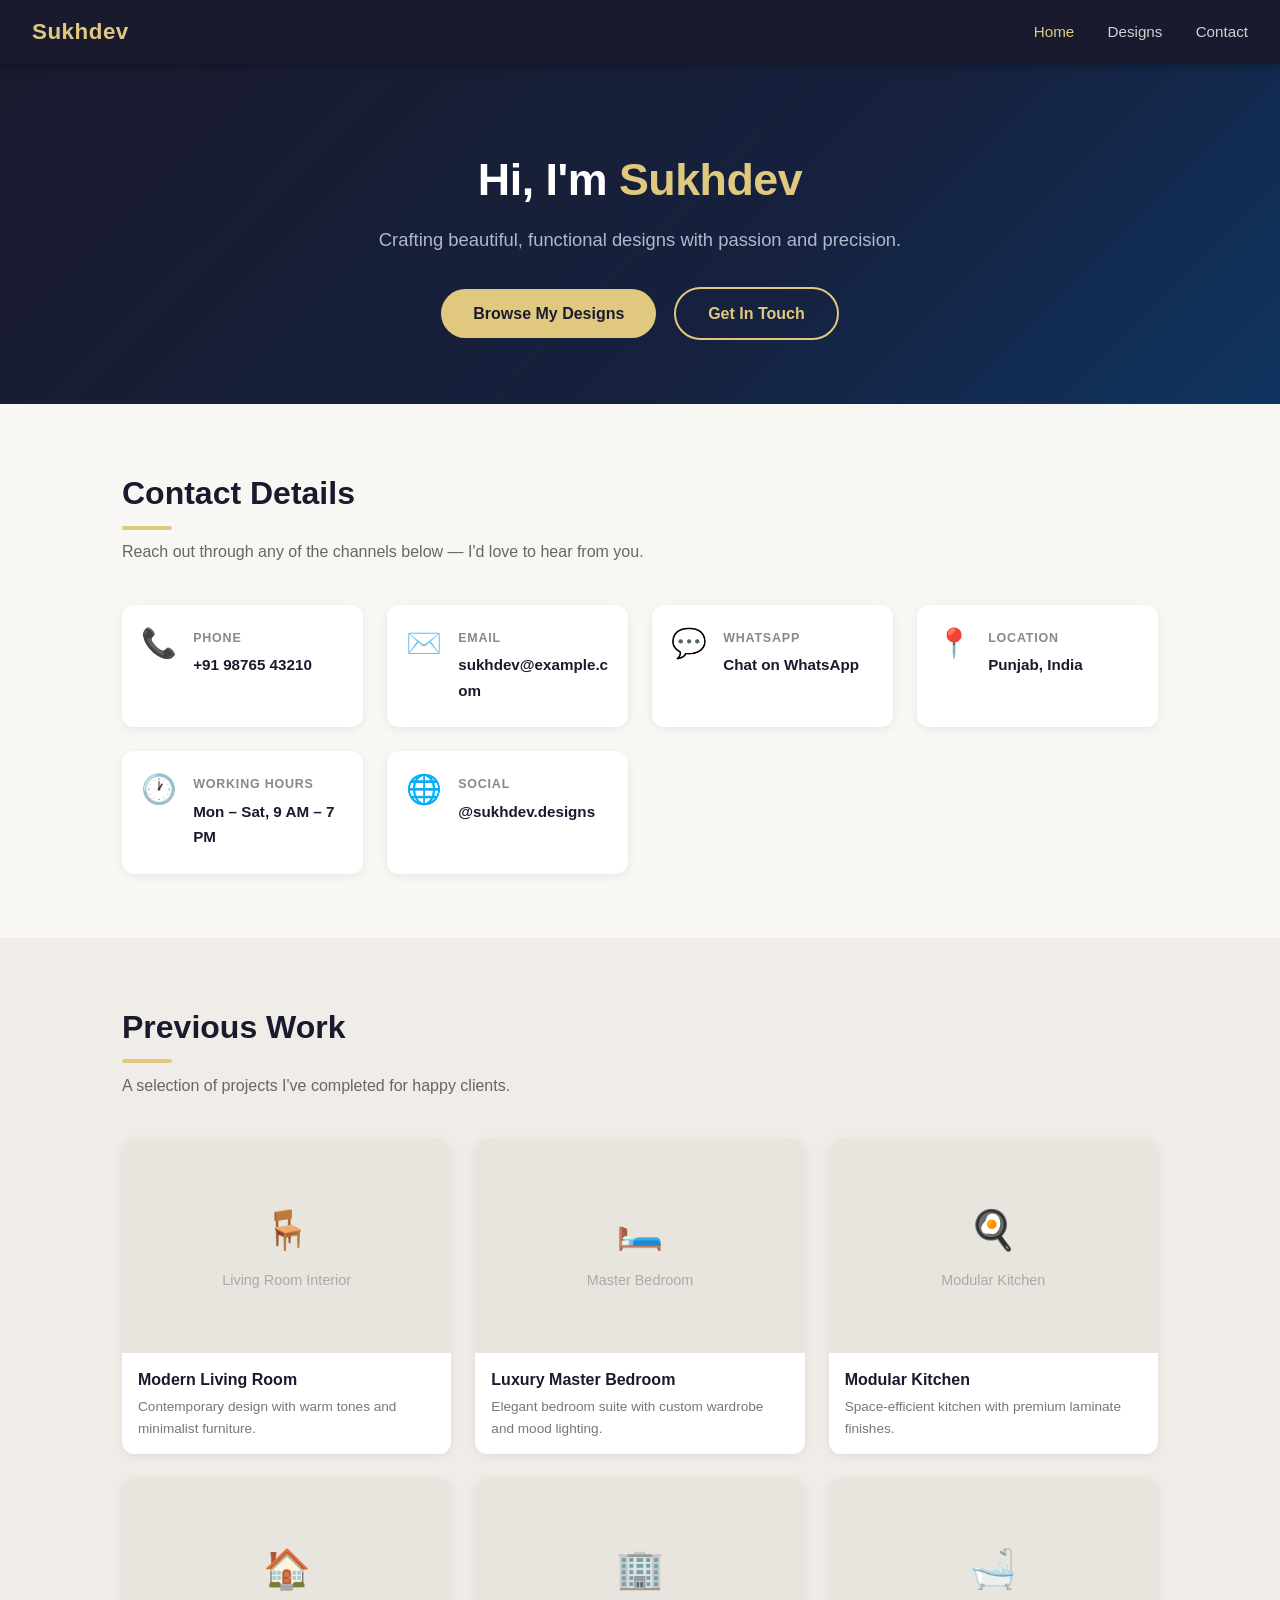
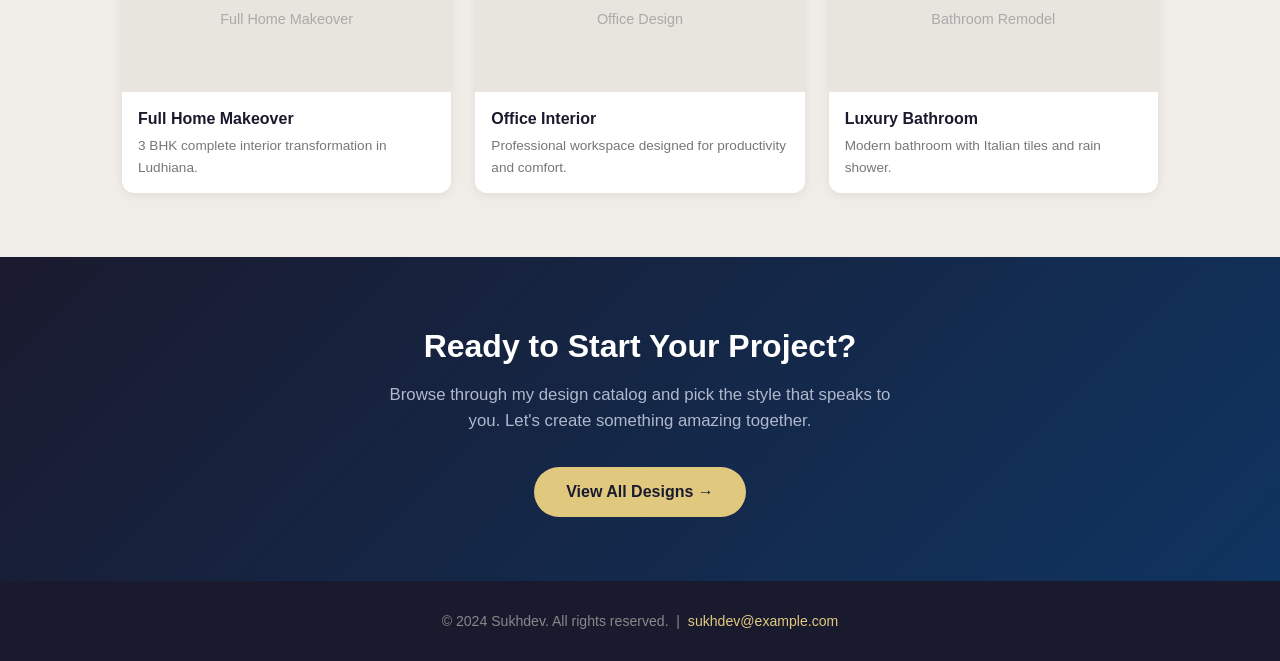
==== index.html @ f1145659 "Add static website: home page with contact details & gallery, designs catalog page" ====
<!DOCTYPE html>
<html lang="en">
<head>
  <meta charset="UTF-8" />
  <meta name="viewport" content="width=device-width, initial-scale=1.0" />
  <meta name="description" content="Sukhdev – Professional Design Portfolio. Contact details and previous work gallery." />
  <title>Sukhdev | Portfolio &amp; Contact</title>
  <link rel="stylesheet" href="css/style.css" />
</head>
<body>

  <!-- ===== Header ===== -->
  <header>
    <span class="logo">Sukhdev</span>
    <nav>
      <a href="index.html" class="active">Home</a>
      <a href="designs.html">Designs</a>
      <a href="#contact">Contact</a>
    </nav>
  </header>

  <!-- ===== Hero ===== -->
  <div class="hero">
    <h1>Hi, I'm <span>Sukhdev</span></h1>
    <p class="tagline">Crafting beautiful, functional designs with passion and precision.</p>
    <a href="designs.html" class="btn btn-primary">Browse My Designs</a>
    &nbsp;&nbsp;
    <a href="#contact" class="btn btn-outline">Get In Touch</a>
  </div>

  <!-- ===== Contact Section ===== -->
  <section id="contact">
    <h2>Contact Details</h2>
    <p class="section-sub">Reach out through any of the channels below — I'd love to hear from you.</p>

    <div class="contact-grid">
      <div class="contact-card">
        <div class="icon">📞</div>
        <div class="info">
          <strong>Phone</strong>
          <a href="tel:+919876543210">+91 98765 43210</a>
        </div>
      </div>

      <div class="contact-card">
        <div class="icon">✉️</div>
        <div class="info">
          <strong>Email</strong>
          <a href="mailto:sukhdev@example.com">sukhdev@example.com</a>
        </div>
      </div>

      <div class="contact-card">
        <div class="icon">💬</div>
        <div class="info">
          <strong>WhatsApp</strong>
          <a href="https://wa.me/919876543210" target="_blank" rel="noopener noreferrer">Chat on WhatsApp</a>
        </div>
      </div>

      <div class="contact-card">
        <div class="icon">📍</div>
        <div class="info">
          <strong>Location</strong>
          <span>Punjab, India</span>
        </div>
      </div>

      <div class="contact-card">
        <div class="icon">🕐</div>
        <div class="info">
          <strong>Working Hours</strong>
          <span>Mon – Sat, 9 AM – 7 PM</span>
        </div>
      </div>

      <div class="contact-card">
        <div class="icon">🌐</div>
        <div class="info">
          <strong>Social</strong>
          <a href="https://instagram.com/" target="_blank" rel="noopener noreferrer">@sukhdev.designs</a>
        </div>
      </div>
    </div>
  </section>

  <!-- ===== Previous Work Gallery ===== -->
  <section id="work" style="background:#f0ede8; max-width:100%; padding-left:0; padding-right:0;">
    <div style="max-width:1100px; margin:0 auto; padding:0 2rem;">
      <h2>Previous Work</h2>
      <p class="section-sub">A selection of projects I've completed for happy clients.</p>

      <div class="gallery-grid">

        <div class="gallery-item">
          <div class="img-wrap">
            <div class="img-placeholder">
              <span class="ph-icon">🪑</span>
              <span>Living Room Interior</span>
            </div>
          </div>
          <div class="caption">
            <h3>Modern Living Room</h3>
            <p>Contemporary design with warm tones and minimalist furniture.</p>
          </div>
        </div>

        <div class="gallery-item">
          <div class="img-wrap">
            <div class="img-placeholder">
              <span class="ph-icon">🛏️</span>
              <span>Master Bedroom</span>
            </div>
          </div>
          <div class="caption">
            <h3>Luxury Master Bedroom</h3>
            <p>Elegant bedroom suite with custom wardrobe and mood lighting.</p>
          </div>
        </div>

        <div class="gallery-item">
          <div class="img-wrap">
            <div class="img-placeholder">
              <span class="ph-icon">🍳</span>
              <span>Modular Kitchen</span>
            </div>
          </div>
          <div class="caption">
            <h3>Modular Kitchen</h3>
            <p>Space-efficient kitchen with premium laminate finishes.</p>
          </div>
        </div>

        <div class="gallery-item">
          <div class="img-wrap">
            <div class="img-placeholder">
              <span class="ph-icon">🏠</span>
              <span>Full Home Makeover</span>
            </div>
          </div>
          <div class="caption">
            <h3>Full Home Makeover</h3>
            <p>3 BHK complete interior transformation in Ludhiana.</p>
          </div>
        </div>

        <div class="gallery-item">
          <div class="img-wrap">
            <div class="img-placeholder">
              <span class="ph-icon">🏢</span>
              <span>Office Design</span>
            </div>
          </div>
          <div class="caption">
            <h3>Office Interior</h3>
            <p>Professional workspace designed for productivity and comfort.</p>
          </div>
        </div>

        <div class="gallery-item">
          <div class="img-wrap">
            <div class="img-placeholder">
              <span class="ph-icon">🛁</span>
              <span>Bathroom Remodel</span>
            </div>
          </div>
          <div class="caption">
            <h3>Luxury Bathroom</h3>
            <p>Modern bathroom with Italian tiles and rain shower.</p>
          </div>
        </div>

      </div>
    </div>
  </section>

  <!-- ===== CTA Banner ===== -->
  <div class="cta-banner">
    <h2>Ready to Start Your Project?</h2>
    <p>Browse through my design catalog and pick the style that speaks to you. Let's create something amazing together.</p>
    <a href="designs.html" class="btn btn-primary">View All Designs →</a>
  </div>

  <!-- ===== Footer ===== -->
  <footer>
    <p>&copy; 2024 Sukhdev. All rights reserved. &nbsp;|&nbsp;
      <a href="mailto:sukhdev@example.com">sukhdev@example.com</a>
    </p>
  </footer>

</body>
</html>
---- css/style.css ----
/* ===== Reset & Base ===== */
*, *::before, *::after {
  box-sizing: border-box;
  margin: 0;
  padding: 0;
}

html {
  scroll-behavior: smooth;
}

body {
  font-family: 'Segoe UI', Tahoma, Geneva, Verdana, sans-serif;
  color: #2d2d2d;
  background: #f9f7f4;
  line-height: 1.6;
}

a {
  color: inherit;
  text-decoration: none;
}

img {
  display: block;
  max-width: 100%;
}

/* ===== Header / Nav ===== */
header {
  background: #1a1a2e;
  color: #fff;
  padding: 0 2rem;
  position: sticky;
  top: 0;
  z-index: 100;
  display: flex;
  align-items: center;
  justify-content: space-between;
  height: 64px;
  box-shadow: 0 2px 8px rgba(0, 0, 0, 0.3);
}

header .logo {
  font-size: 1.4rem;
  font-weight: 700;
  letter-spacing: 0.5px;
  color: #e0c97f;
}

header nav a {
  margin-left: 1.8rem;
  font-size: 0.95rem;
  font-weight: 500;
  color: #d0d0d0;
  transition: color 0.2s;
}

header nav a:hover,
header nav a.active {
  color: #e0c97f;
}

/* ===== Hero Section ===== */
.hero {
  background: linear-gradient(135deg, #1a1a2e 0%, #16213e 60%, #0f3460 100%);
  color: #fff;
  text-align: center;
  padding: 5rem 2rem 4rem;
}

.hero h1 {
  font-size: 2.8rem;
  font-weight: 800;
  margin-bottom: 0.6rem;
  letter-spacing: -0.5px;
}

.hero h1 span {
  color: #e0c97f;
}

.hero p.tagline {
  font-size: 1.15rem;
  color: #b0b8cc;
  max-width: 540px;
  margin: 0 auto 2rem;
}

.btn {
  display: inline-block;
  padding: 0.75rem 2rem;
  border-radius: 30px;
  font-size: 1rem;
  font-weight: 600;
  cursor: pointer;
  transition: transform 0.15s, box-shadow 0.15s;
}

.btn:hover {
  transform: translateY(-2px);
  box-shadow: 0 6px 18px rgba(0, 0, 0, 0.25);
}

.btn-primary {
  background: #e0c97f;
  color: #1a1a2e;
}

.btn-outline {
  background: transparent;
  color: #e0c97f;
  border: 2px solid #e0c97f;
}

/* ===== Section Common ===== */
section {
  padding: 4rem 2rem;
  max-width: 1100px;
  margin: 0 auto;
}

section h2 {
  font-size: 2rem;
  font-weight: 700;
  margin-bottom: 0.4rem;
  color: #1a1a2e;
}

section h2::after {
  content: '';
  display: block;
  width: 50px;
  height: 4px;
  background: #e0c97f;
  margin-top: 0.4rem;
  border-radius: 2px;
}

section .section-sub {
  color: #666;
  margin-bottom: 2.5rem;
  margin-top: 0.6rem;
  font-size: 1rem;
}

/* ===== Contact Section ===== */
.contact-grid {
  display: grid;
  grid-template-columns: repeat(auto-fit, minmax(220px, 1fr));
  gap: 1.5rem;
}

.contact-card {
  background: #fff;
  border-radius: 12px;
  padding: 1.5rem 1.2rem;
  display: flex;
  align-items: flex-start;
  gap: 1rem;
  box-shadow: 0 2px 10px rgba(0, 0, 0, 0.07);
  transition: transform 0.2s, box-shadow 0.2s;
}

.contact-card:hover {
  transform: translateY(-3px);
  box-shadow: 0 6px 18px rgba(0, 0, 0, 0.12);
}

.contact-card .icon {
  font-size: 1.8rem;
  flex-shrink: 0;
  line-height: 1;
}

.contact-card .info {
  min-width: 0;
}

.contact-card .info strong {
  display: block;
  font-size: 0.78rem;
  text-transform: uppercase;
  letter-spacing: 0.8px;
  color: #888;
  margin-bottom: 0.2rem;
}

.contact-card .info a,
.contact-card .info span {
  font-size: 0.95rem;
  font-weight: 600;
  color: #1a1a2e;
  word-break: break-all;
}

.contact-card .info a:hover {
  color: #0f3460;
  text-decoration: underline;
}

/* ===== Work Gallery ===== */
.gallery-grid {
  display: grid;
  grid-template-columns: repeat(auto-fill, minmax(280px, 1fr));
  gap: 1.5rem;
}

.gallery-item {
  background: #fff;
  border-radius: 12px;
  overflow: hidden;
  box-shadow: 0 2px 10px rgba(0, 0, 0, 0.07);
  transition: transform 0.2s, box-shadow 0.2s;
}

.gallery-item:hover {
  transform: translateY(-4px);
  box-shadow: 0 8px 24px rgba(0, 0, 0, 0.13);
}

.gallery-item .img-wrap {
  position: relative;
  padding-top: 65%;
  background: #e8e4de;
  overflow: hidden;
}

.gallery-item .img-wrap img {
  position: absolute;
  inset: 0;
  width: 100%;
  height: 100%;
  object-fit: cover;
  transition: transform 0.3s;
}

.gallery-item:hover .img-wrap img {
  transform: scale(1.05);
}

.gallery-item .img-placeholder {
  position: absolute;
  inset: 0;
  display: flex;
  flex-direction: column;
  align-items: center;
  justify-content: center;
  color: #aaa;
  font-size: 0.9rem;
  gap: 0.5rem;
}

.gallery-item .img-placeholder .ph-icon {
  font-size: 2.4rem;
}

.gallery-item .caption {
  padding: 0.9rem 1rem;
}

.gallery-item .caption h3 {
  font-size: 1rem;
  font-weight: 600;
  color: #1a1a2e;
  margin-bottom: 0.2rem;
}

.gallery-item .caption p {
  font-size: 0.85rem;
  color: #777;
}

/* ===== CTA Banner ===== */
.cta-banner {
  background: linear-gradient(135deg, #1a1a2e, #0f3460);
  color: #fff;
  text-align: center;
  padding: 4rem 2rem;
}

.cta-banner h2 {
  font-size: 2rem;
  margin-bottom: 0.6rem;
  color: #fff;
}

.cta-banner h2::after {
  margin: 0.4rem auto 0;
}

.cta-banner p {
  font-size: 1.05rem;
  color: #b0b8cc;
  margin-bottom: 2rem;
  max-width: 520px;
  margin-left: auto;
  margin-right: auto;
}

/* ===== Designs Page ===== */
.page-hero {
  background: linear-gradient(135deg, #1a1a2e 0%, #0f3460 100%);
  color: #fff;
  text-align: center;
  padding: 4rem 2rem 3rem;
}

.page-hero h1 {
  font-size: 2.4rem;
  font-weight: 800;
  margin-bottom: 0.5rem;
}

.page-hero p {
  font-size: 1.05rem;
  color: #b0b8cc;
  max-width: 520px;
  margin: 0 auto;
}

.designs-grid {
  display: grid;
  grid-template-columns: repeat(auto-fill, minmax(300px, 1fr));
  gap: 2rem;
}

.design-card {
  background: #fff;
  border-radius: 14px;
  overflow: hidden;
  box-shadow: 0 2px 10px rgba(0, 0, 0, 0.07);
  transition: transform 0.2s, box-shadow 0.2s;
  display: flex;
  flex-direction: column;
}

.design-card:hover {
  transform: translateY(-5px);
  box-shadow: 0 10px 28px rgba(0, 0, 0, 0.13);
}

.design-card .img-wrap {
  position: relative;
  padding-top: 62%;
  background: #e8e4de;
  overflow: hidden;
}

.design-card .img-wrap img {
  position: absolute;
  inset: 0;
  width: 100%;
  height: 100%;
  object-fit: cover;
  transition: transform 0.3s;
}

.design-card:hover .img-wrap img {
  transform: scale(1.06);
}

.design-card .img-placeholder {
  position: absolute;
  inset: 0;
  display: flex;
  flex-direction: column;
  align-items: center;
  justify-content: center;
  color: #aaa;
  font-size: 0.9rem;
  gap: 0.5rem;
}

.design-card .img-placeholder .ph-icon {
  font-size: 2.6rem;
}

.design-card .card-body {
  padding: 1.2rem;
  flex: 1;
  display: flex;
  flex-direction: column;
  gap: 0.4rem;
}

.design-card .card-body h3 {
  font-size: 1.05rem;
  font-weight: 700;
  color: #1a1a2e;
}

.design-card .card-body .tag {
  display: inline-block;
  font-size: 0.72rem;
  font-weight: 600;
  text-transform: uppercase;
  letter-spacing: 0.7px;
  padding: 0.2rem 0.55rem;
  border-radius: 20px;
  background: #eee8d8;
  color: #7a6630;
  margin-bottom: 0.2rem;
}

.design-card .card-body p {
  font-size: 0.88rem;
  color: #666;
  flex: 1;
}

.design-card .card-actions {
  padding: 0 1.2rem 1.2rem;
}

.design-card .card-actions a {
  display: block;
  text-align: center;
  padding: 0.6rem 1rem;
  background: #1a1a2e;
  color: #e0c97f;
  border-radius: 8px;
  font-size: 0.9rem;
  font-weight: 600;
  transition: background 0.2s;
}

.design-card .card-actions a:hover {
  background: #0f3460;
}

/* ===== Footer ===== */
footer {
  background: #1a1a2e;
  color: #888;
  text-align: center;
  padding: 1.8rem 2rem;
  font-size: 0.88rem;
}

footer a {
  color: #e0c97f;
}

footer a:hover {
  text-decoration: underline;
}

/* ===== Responsive ===== */
@media (max-width: 600px) {
  .hero h1 { font-size: 2rem; }
  section h2 { font-size: 1.6rem; }
  header .logo { font-size: 1.1rem; }
  header nav a { margin-left: 1rem; font-size: 0.85rem; }
}
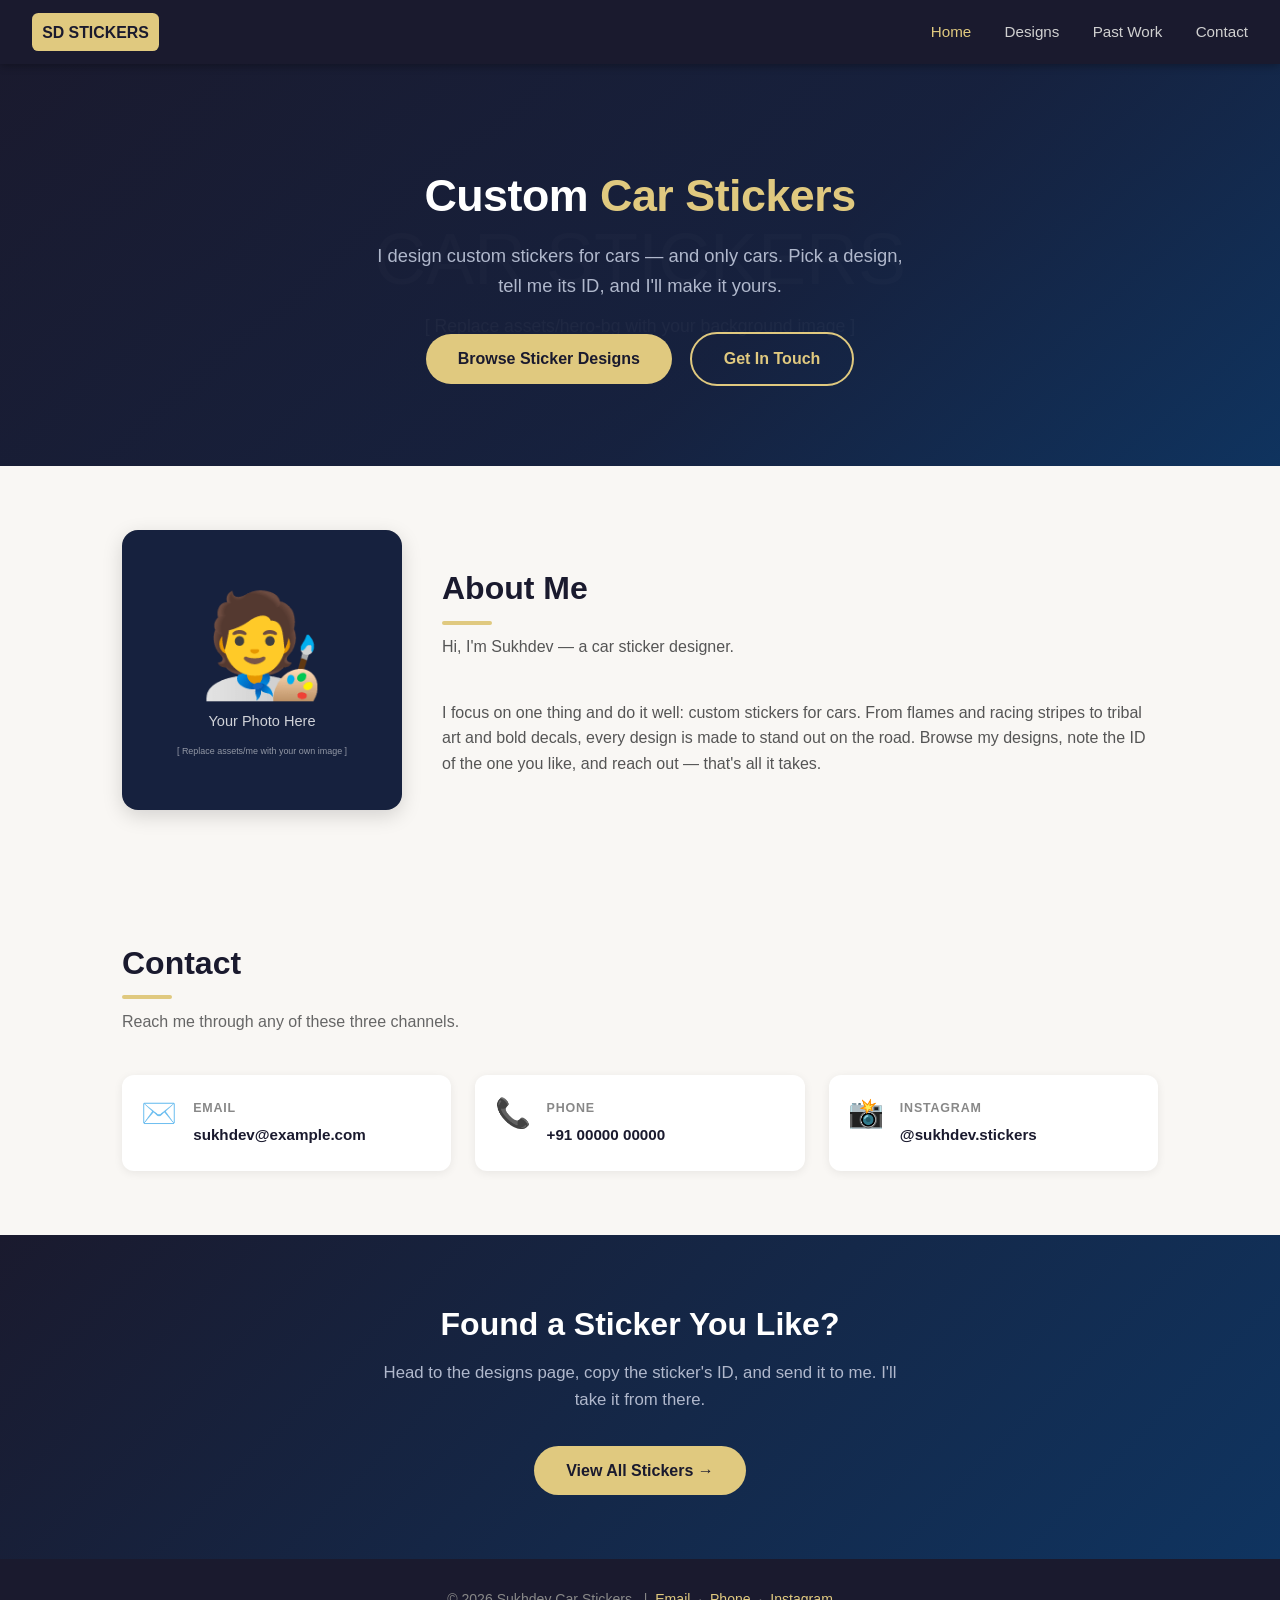
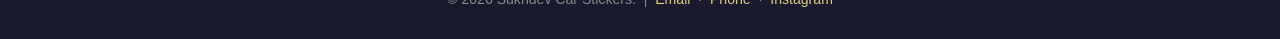
==== commit a5ad3ffa: "Convert site to car sticker portfolio (stickers, past-work, branding slots)" ====
--- a/index.html
+++ b/index.html
@@ -3,45 +3,62 @@
 <head>
   <meta charset="UTF-8" />
   <meta name="viewport" content="width=device-width, initial-scale=1.0" />
-  <meta name="description" content="Sukhdev – Professional Design Portfolio. Contact details and previous work gallery." />
-  <title>Sukhdev | Portfolio &amp; Contact</title>
+  <meta name="description" content="Sukhdev – Custom car sticker design. Browse sticker designs by ID, see past work, and get in touch." />
+  <title>Sukhdev | Custom Car Stickers</title>
   <link rel="stylesheet" href="css/style.css" />
 </head>
 <body>
 
   <!-- ===== Header ===== -->
   <header>
-    <span class="logo">Sukhdev</span>
+    <!-- Replace assets/logo.svg with your own website logo -->
+    <a href="index.html" class="logo">
+      <img src="assets/logo.svg" alt="Sukhdev Car Stickers logo" class="logo-img" />
+    </a>
     <nav>
       <a href="index.html" class="active">Home</a>
       <a href="designs.html">Designs</a>
+      <a href="pastwork.html">Past Work</a>
       <a href="#contact">Contact</a>
     </nav>
   </header>
 
   <!-- ===== Hero ===== -->
+  <!-- Background image lives in CSS (.hero) → replace assets/hero-bg.svg with your image -->
   <div class="hero">
-    <h1>Hi, I'm <span>Sukhdev</span></h1>
-    <p class="tagline">Crafting beautiful, functional designs with passion and precision.</p>
-    <a href="designs.html" class="btn btn-primary">Browse My Designs</a>
-    &nbsp;&nbsp;
-    <a href="#contact" class="btn btn-outline">Get In Touch</a>
+    <div class="hero-overlay">
+      <h1>Custom <span>Car Stickers</span></h1>
+      <p class="tagline">I design custom stickers for cars — and only cars. Pick a design, tell me its ID, and I'll make it yours.</p>
+      <a href="designs.html" class="btn btn-primary">Browse Sticker Designs</a>
+      &nbsp;&nbsp;
+      <a href="#contact" class="btn btn-outline">Get In Touch</a>
+    </div>
   </div>
+
+  <!-- ===== About / Own Image ===== -->
+  <section id="about">
+    <div class="about-grid">
+      <div class="about-photo">
+        <!-- Replace assets/me.svg with your own photo -->
+        <img src="assets/me.svg" alt="Sukhdev, car sticker designer" />
+      </div>
+      <div class="about-text">
+        <h2>About Me</h2>
+        <p class="section-sub">Hi, I'm Sukhdev — a car sticker designer.</p>
+        <p>I focus on one thing and do it well: custom stickers for cars. From flames and racing
+          stripes to tribal art and bold decals, every design is made to stand out on the road.
+          Browse my designs, note the ID of the one you like, and reach out — that's all it takes.</p>
+      </div>
+    </div>
+  </section>
 
   <!-- ===== Contact Section ===== -->
   <section id="contact">
-    <h2>Contact Details</h2>
-    <p class="section-sub">Reach out through any of the channels below — I'd love to hear from you.</p>
+    <h2>Contact</h2>
+    <p class="section-sub">Reach me through any of these three channels.</p>
 
     <div class="contact-grid">
-      <div class="contact-card">
-        <div class="icon">📞</div>
-        <div class="info">
-          <strong>Phone</strong>
-          <a href="tel:+919876543210">+91 98765 43210</a>
-        </div>
-      </div>
-
+      <!-- Replace the placeholder values below with your real details -->
       <div class="contact-card">
         <div class="icon">✉️</div>
         <div class="info">
@@ -51,140 +68,36 @@
       </div>
 
       <div class="contact-card">
-        <div class="icon">💬</div>
+        <div class="icon">📞</div>
         <div class="info">
-          <strong>WhatsApp</strong>
-          <a href="https://wa.me/919876543210" target="_blank" rel="noopener noreferrer">Chat on WhatsApp</a>
+          <strong>Phone</strong>
+          <a href="tel:+910000000000">+91 00000 00000</a>
         </div>
       </div>
 
       <div class="contact-card">
-        <div class="icon">📍</div>
+        <div class="icon">📸</div>
         <div class="info">
-          <strong>Location</strong>
-          <span>Punjab, India</span>
+          <strong>Instagram</strong>
+          <a href="https://instagram.com/sukhdev.stickers" target="_blank" rel="noopener noreferrer">@sukhdev.stickers</a>
         </div>
-      </div>
-
-      <div class="contact-card">
-        <div class="icon">🕐</div>
-        <div class="info">
-          <strong>Working Hours</strong>
-          <span>Mon – Sat, 9 AM – 7 PM</span>
-        </div>
-      </div>
-
-      <div class="contact-card">
-        <div class="icon">🌐</div>
-        <div class="info">
-          <strong>Social</strong>
-          <a href="https://instagram.com/" target="_blank" rel="noopener noreferrer">@sukhdev.designs</a>
-        </div>
-      </div>
-    </div>
-  </section>
-
-  <!-- ===== Previous Work Gallery ===== -->
-  <section id="work" style="background:#f0ede8; max-width:100%; padding-left:0; padding-right:0;">
-    <div style="max-width:1100px; margin:0 auto; padding:0 2rem;">
-      <h2>Previous Work</h2>
-      <p class="section-sub">A selection of projects I've completed for happy clients.</p>
-
-      <div class="gallery-grid">
-
-        <div class="gallery-item">
-          <div class="img-wrap">
-            <div class="img-placeholder">
-              <span class="ph-icon">🪑</span>
-              <span>Living Room Interior</span>
-            </div>
-          </div>
-          <div class="caption">
-            <h3>Modern Living Room</h3>
-            <p>Contemporary design with warm tones and minimalist furniture.</p>
-          </div>
-        </div>
-
-        <div class="gallery-item">
-          <div class="img-wrap">
-            <div class="img-placeholder">
-              <span class="ph-icon">🛏️</span>
-              <span>Master Bedroom</span>
-            </div>
-          </div>
-          <div class="caption">
-            <h3>Luxury Master Bedroom</h3>
-            <p>Elegant bedroom suite with custom wardrobe and mood lighting.</p>
-          </div>
-        </div>
-
-        <div class="gallery-item">
-          <div class="img-wrap">
-            <div class="img-placeholder">
-              <span class="ph-icon">🍳</span>
-              <span>Modular Kitchen</span>
-            </div>
-          </div>
-          <div class="caption">
-            <h3>Modular Kitchen</h3>
-            <p>Space-efficient kitchen with premium laminate finishes.</p>
-          </div>
-        </div>
-
-        <div class="gallery-item">
-          <div class="img-wrap">
-            <div class="img-placeholder">
-              <span class="ph-icon">🏠</span>
-              <span>Full Home Makeover</span>
-            </div>
-          </div>
-          <div class="caption">
-            <h3>Full Home Makeover</h3>
-            <p>3 BHK complete interior transformation in Ludhiana.</p>
-          </div>
-        </div>
-
-        <div class="gallery-item">
-          <div class="img-wrap">
-            <div class="img-placeholder">
-              <span class="ph-icon">🏢</span>
-              <span>Office Design</span>
-            </div>
-          </div>
-          <div class="caption">
-            <h3>Office Interior</h3>
-            <p>Professional workspace designed for productivity and comfort.</p>
-          </div>
-        </div>
-
-        <div class="gallery-item">
-          <div class="img-wrap">
-            <div class="img-placeholder">
-              <span class="ph-icon">🛁</span>
-              <span>Bathroom Remodel</span>
-            </div>
-          </div>
-          <div class="caption">
-            <h3>Luxury Bathroom</h3>
-            <p>Modern bathroom with Italian tiles and rain shower.</p>
-          </div>
-        </div>
-
       </div>
     </div>
   </section>
 
   <!-- ===== CTA Banner ===== -->
   <div class="cta-banner">
-    <h2>Ready to Start Your Project?</h2>
-    <p>Browse through my design catalog and pick the style that speaks to you. Let's create something amazing together.</p>
-    <a href="designs.html" class="btn btn-primary">View All Designs →</a>
+    <h2>Found a Sticker You Like?</h2>
+    <p>Head to the designs page, copy the sticker's ID, and send it to me. I'll take it from there.</p>
+    <a href="designs.html" class="btn btn-primary">View All Stickers →</a>
   </div>
 
   <!-- ===== Footer ===== -->
   <footer>
-    <p>&copy; 2024 Sukhdev. All rights reserved. &nbsp;|&nbsp;
-      <a href="mailto:sukhdev@example.com">sukhdev@example.com</a>
+    <p>&copy; 2026 Sukhdev Car Stickers. &nbsp;|&nbsp;
+      <a href="mailto:sukhdev@example.com">Email</a> &nbsp;·&nbsp;
+      <a href="tel:+910000000000">Phone</a> &nbsp;·&nbsp;
+      <a href="https://instagram.com/sukhdev.stickers" target="_blank" rel="noopener noreferrer">Instagram</a>
     </p>
   </footer>
 
--- a/css/style.css
+++ b/css/style.css
@@ -46,6 +46,14 @@
   font-weight: 700;
   letter-spacing: 0.5px;
   color: #e0c97f;
+  display: flex;
+  align-items: center;
+}
+
+/* Logo image slot — replace assets/logo.svg with your own logo */
+header .logo .logo-img {
+  height: 38px;
+  width: auto;
 }
 
 header nav a {
@@ -63,10 +71,17 @@
 
 /* ===== Hero Section ===== */
 .hero {
-  background: linear-gradient(135deg, #1a1a2e 0%, #16213e 60%, #0f3460 100%);
+  /* Background image slot — replace assets/hero-bg.svg with your own image */
+  background: linear-gradient(135deg, rgba(26, 26, 46, 0.82) 0%, rgba(22, 33, 62, 0.82) 60%, rgba(15, 52, 96, 0.82) 100%),
+              url('../assets/hero-bg.svg') center/cover no-repeat;
   color: #fff;
   text-align: center;
-  padding: 5rem 2rem 4rem;
+  padding: 6rem 2rem 5rem;
+}
+
+.hero-overlay {
+  max-width: 640px;
+  margin: 0 auto;
 }
 
 .hero h1 {
@@ -429,6 +444,110 @@
   background: #0f3460;
 }
 
+/* ===== About / Own Photo ===== */
+.about-grid {
+  display: grid;
+  grid-template-columns: 280px 1fr;
+  gap: 2.5rem;
+  align-items: center;
+}
+
+.about-photo img {
+  width: 100%;
+  border-radius: 16px;
+  box-shadow: 0 6px 20px rgba(0, 0, 0, 0.15);
+  aspect-ratio: 1 / 1;
+  object-fit: cover;
+  background: #e8e4de;
+}
+
+.about-text h2::after {
+  margin-left: 0;
+}
+
+.about-text p {
+  color: #555;
+  margin-top: 0.6rem;
+}
+
+/* ===== Sticker ID badge + Copy button ===== */
+.design-card .sticker-id {
+  font-size: 0.95rem;
+  font-weight: 600;
+  color: #1a1a2e;
+}
+
+.design-card .sticker-id code {
+  font-size: 1rem;
+  font-weight: 700;
+  letter-spacing: 1px;
+  color: #0f3460;
+  background: #eee8d8;
+  padding: 0.15rem 0.5rem;
+  border-radius: 6px;
+}
+
+.design-card .card-actions .copy-id {
+  display: block;
+  width: 100%;
+  text-align: center;
+  padding: 0.6rem 1rem;
+  background: #1a1a2e;
+  color: #e0c97f;
+  border: none;
+  border-radius: 8px;
+  font-size: 0.9rem;
+  font-weight: 600;
+  font-family: inherit;
+  cursor: pointer;
+  transition: background 0.2s;
+}
+
+.design-card .card-actions .copy-id:hover {
+  background: #0f3460;
+}
+
+.design-card .card-actions .copy-id.copied {
+  background: #1f5d3a;
+  color: #fff;
+}
+
+/* ===== Past Work Collage ===== */
+.collage {
+  display: grid;
+  grid-template-columns: repeat(4, 1fr);
+  grid-auto-rows: 180px;
+  grid-auto-flow: dense;
+  gap: 1rem;
+}
+
+.collage-item {
+  margin: 0;
+  border-radius: 12px;
+  overflow: hidden;
+  background: #e8e4de;
+  box-shadow: 0 2px 10px rgba(0, 0, 0, 0.07);
+}
+
+.collage-item img {
+  width: 100%;
+  height: 100%;
+  object-fit: cover;
+  transition: transform 0.3s;
+}
+
+.collage-item:hover img {
+  transform: scale(1.05);
+}
+
+.collage-item.wide {
+  grid-column: span 2;
+}
+
+.collage-item.tall {
+  grid-row: span 2;
+}
+
 /* ===== Footer ===== */
 footer {
   background: #1a1a2e;
@@ -447,9 +566,19 @@
 }
 
 /* ===== Responsive ===== */
+@media (max-width: 900px) {
+  .about-grid { grid-template-columns: 1fr; text-align: center; }
+  .about-photo { max-width: 260px; margin: 0 auto; }
+  .about-text h2::after { margin-left: auto; margin-right: auto; }
+  .collage { grid-template-columns: repeat(2, 1fr); }
+}
+
 @media (max-width: 600px) {
   .hero h1 { font-size: 2rem; }
   section h2 { font-size: 1.6rem; }
-  header .logo { font-size: 1.1rem; }
   header nav a { margin-left: 1rem; font-size: 0.85rem; }
-}
+  header .logo .logo-img { height: 30px; }
+  .collage { grid-template-columns: 1fr; grid-auto-rows: 200px; }
+  .collage-item.wide { grid-column: span 1; }
+  .collage-item.tall { grid-row: span 1; }
+}
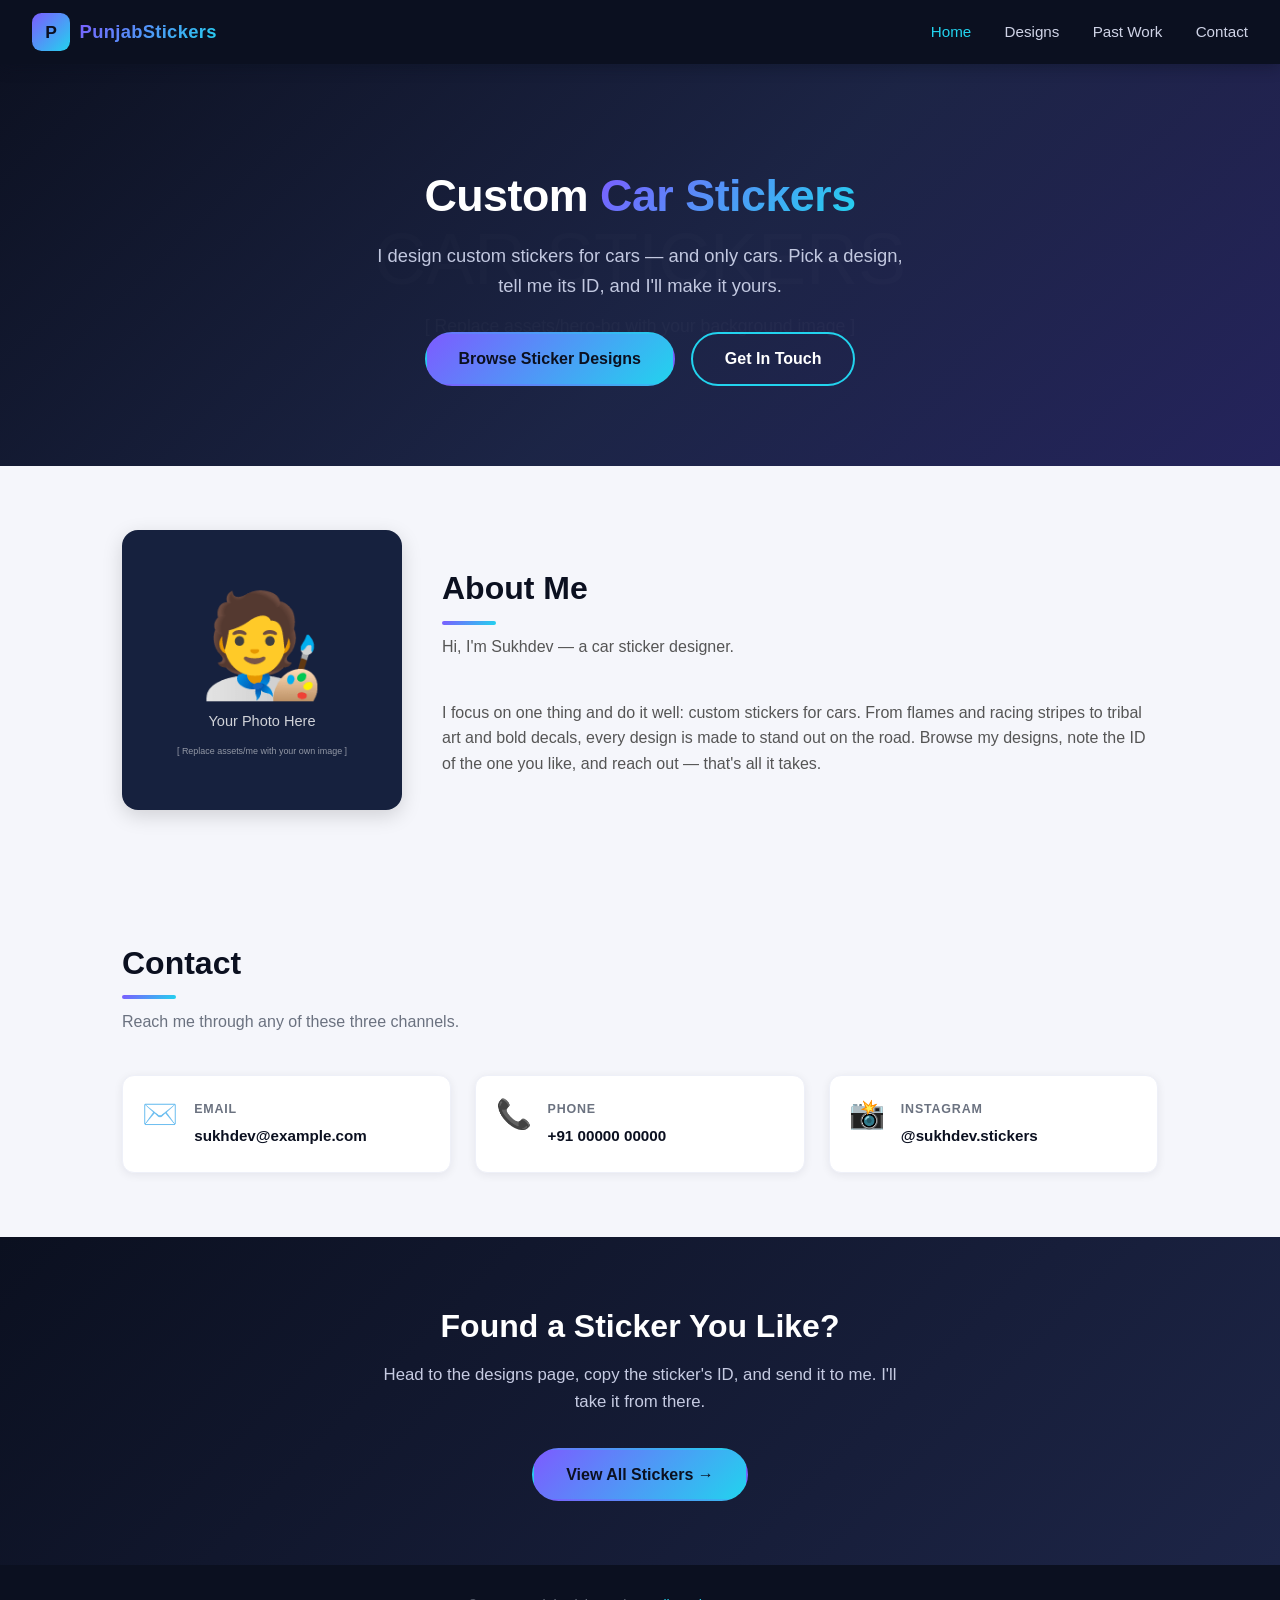
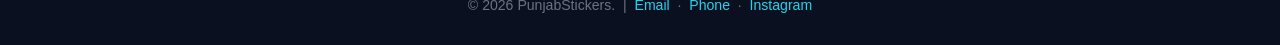
==== commit 67478fcd: "Modern theme, brand centralization, sticker search & human-readable IDs, mobile button fixes" ====
--- a/index.html
+++ b/index.html
@@ -3,17 +3,20 @@
 <head>
   <meta charset="UTF-8" />
   <meta name="viewport" content="width=device-width, initial-scale=1.0" />
-  <meta name="description" content="Sukhdev – Custom car sticker design. Browse sticker designs by ID, see past work, and get in touch." />
-  <title>Sukhdev | Custom Car Stickers</title>
+  <meta name="description" content="Custom car sticker design. Browse sticker designs by ID, see past work, and get in touch." />
+  <!-- Title is built from this label + the brand name (see js/site.js) -->
+  <title>Custom Car Stickers</title>
   <link rel="stylesheet" href="css/style.css" />
+  <script src="js/site.js" defer></script>
 </head>
-<body>
+<body data-page-title="Custom Car Stickers">
 
   <!-- ===== Header ===== -->
   <header>
     <!-- Replace assets/logo.svg with your own website logo -->
     <a href="index.html" class="logo">
-      <img src="assets/logo.svg" alt="Sukhdev Car Stickers logo" class="logo-img" />
+      <img src="assets/logo.svg" alt="Car stickers logo" class="logo-img" />
+      <span class="brand-name" data-brand></span>
     </a>
     <nav>
       <a href="index.html" class="active">Home</a>
@@ -29,9 +32,10 @@
     <div class="hero-overlay">
       <h1>Custom <span>Car Stickers</span></h1>
       <p class="tagline">I design custom stickers for cars — and only cars. Pick a design, tell me its ID, and I'll make it yours.</p>
-      <a href="designs.html" class="btn btn-primary">Browse Sticker Designs</a>
-      &nbsp;&nbsp;
-      <a href="#contact" class="btn btn-outline">Get In Touch</a>
+      <div class="hero-actions">
+        <a href="designs.html" class="btn btn-primary">Browse Sticker Designs</a>
+        <a href="#contact" class="btn btn-outline">Get In Touch</a>
+      </div>
     </div>
   </div>
 
@@ -94,7 +98,7 @@
 
   <!-- ===== Footer ===== -->
   <footer>
-    <p>&copy; 2026 Sukhdev Car Stickers. &nbsp;|&nbsp;
+    <p>&copy; <span data-year></span> <span data-brand></span>. &nbsp;|&nbsp;
       <a href="mailto:sukhdev@example.com">Email</a> &nbsp;·&nbsp;
       <a href="tel:+910000000000">Phone</a> &nbsp;·&nbsp;
       <a href="https://instagram.com/sukhdev.stickers" target="_blank" rel="noopener noreferrer">Instagram</a>
--- a/css/style.css
+++ b/css/style.css
@@ -1,3 +1,34 @@
+/* ===== Design Tokens / Theme =====
+   Modern colour theme. Change a value here once and it updates everywhere. */
+:root {
+  /* Brand surfaces (dark) */
+  --brand-900: #0b1020;
+  --brand-800: #141a35;
+  --brand-700: #1d2547;
+
+  /* Accents */
+  --accent: #7c5cff;        /* vibrant violet */
+  --accent-dark: #5a3fe0;
+  --accent-2: #22d3ee;      /* electric cyan */
+  --gold: #f5b942;          /* warm highlight */
+
+  /* Neutrals */
+  --bg: #f5f6fb;
+  --surface: #ffffff;
+  --surface-2: #eef0f8;
+  --text: #1f2333;
+  --muted: #6b7280;
+
+  /* Gradients */
+  --grad-brand: linear-gradient(135deg, var(--brand-900) 0%, var(--brand-700) 60%, #28215c 100%);
+  --grad-accent: linear-gradient(135deg, var(--accent) 0%, var(--accent-2) 100%);
+
+  /* UI */
+  --radius: 14px;
+  --shadow-sm: 0 2px 10px rgba(17, 20, 40, 0.07);
+  --shadow-md: 0 10px 28px rgba(17, 20, 40, 0.14);
+}
+
 /* ===== Reset & Base ===== */
 *, *::before, *::after {
   box-sizing: border-box;
@@ -11,8 +42,8 @@
 
 body {
   font-family: 'Segoe UI', Tahoma, Geneva, Verdana, sans-serif;
-  color: #2d2d2d;
-  background: #f9f7f4;
+  color: var(--text);
+  background: var(--bg);
   line-height: 1.6;
 }
 
@@ -28,7 +59,7 @@
 
 /* ===== Header / Nav ===== */
 header {
-  background: #1a1a2e;
+  background: var(--brand-900);
   color: #fff;
   padding: 0 2rem;
   position: sticky;
@@ -38,16 +69,17 @@
   align-items: center;
   justify-content: space-between;
   height: 64px;
-  box-shadow: 0 2px 8px rgba(0, 0, 0, 0.3);
+  box-shadow: 0 2px 14px rgba(11, 16, 32, 0.45);
 }
 
 header .logo {
   font-size: 1.4rem;
   font-weight: 700;
   letter-spacing: 0.5px;
-  color: #e0c97f;
+  color: #fff;
   display: flex;
   align-items: center;
+  gap: 0.6rem;
 }
 
 /* Logo image slot — replace assets/logo.svg with your own logo */
@@ -56,23 +88,34 @@
   width: auto;
 }
 
+header .logo .brand-name {
+  font-size: 1.15rem;
+  font-weight: 800;
+  letter-spacing: 0.3px;
+  background: var(--grad-accent);
+  -webkit-background-clip: text;
+  background-clip: text;
+  -webkit-text-fill-color: transparent;
+  color: var(--accent);
+}
+
 header nav a {
   margin-left: 1.8rem;
   font-size: 0.95rem;
   font-weight: 500;
-  color: #d0d0d0;
+  color: #cfd3e6;
   transition: color 0.2s;
 }
 
 header nav a:hover,
 header nav a.active {
-  color: #e0c97f;
+  color: var(--accent-2);
 }
 
 /* ===== Hero Section ===== */
 .hero {
   /* Background image slot — replace assets/hero-bg.svg with your own image */
-  background: linear-gradient(135deg, rgba(26, 26, 46, 0.82) 0%, rgba(22, 33, 62, 0.82) 60%, rgba(15, 52, 96, 0.82) 100%),
+  background: linear-gradient(135deg, rgba(11, 16, 32, 0.88) 0%, rgba(29, 37, 71, 0.86) 55%, rgba(40, 33, 92, 0.84) 100%),
               url('../assets/hero-bg.svg') center/cover no-repeat;
   color: #fff;
   text-align: center;
@@ -92,40 +135,64 @@
 }
 
 .hero h1 span {
-  color: #e0c97f;
+  background: var(--grad-accent);
+  -webkit-background-clip: text;
+  background-clip: text;
+  -webkit-text-fill-color: transparent;
+  color: var(--accent-2);
 }
 
 .hero p.tagline {
   font-size: 1.15rem;
-  color: #b0b8cc;
+  color: #c2c8e0;
   max-width: 540px;
   margin: 0 auto 2rem;
 }
 
+/* Hero / CTA action rows — keep buttons tidy and tappable on mobile */
+.hero-actions,
+.cta-actions {
+  display: flex;
+  flex-wrap: wrap;
+  justify-content: center;
+  gap: 1rem;
+}
+
 .btn {
-  display: inline-block;
+  display: inline-flex;
+  align-items: center;
+  justify-content: center;
   padding: 0.75rem 2rem;
   border-radius: 30px;
   font-size: 1rem;
   font-weight: 600;
   cursor: pointer;
-  transition: transform 0.15s, box-shadow 0.15s;
+  transition: transform 0.15s, box-shadow 0.15s, filter 0.15s;
 }
 
 .btn:hover {
   transform: translateY(-2px);
-  box-shadow: 0 6px 18px rgba(0, 0, 0, 0.25);
+  box-shadow: 0 8px 22px rgba(124, 92, 255, 0.35);
 }
 
 .btn-primary {
-  background: #e0c97f;
-  color: #1a1a2e;
+  background: var(--grad-accent);
+  color: #0b1020;
+  border: 2px solid transparent;
+}
+
+.btn-primary:hover {
+  filter: brightness(1.05);
 }
 
 .btn-outline {
   background: transparent;
-  color: #e0c97f;
-  border: 2px solid #e0c97f;
+  color: #fff;
+  border: 2px solid var(--accent-2);
+}
+
+.btn-outline:hover {
+  background: rgba(34, 211, 238, 0.12);
 }
 
 /* ===== Section Common ===== */
@@ -139,21 +206,21 @@
   font-size: 2rem;
   font-weight: 700;
   margin-bottom: 0.4rem;
-  color: #1a1a2e;
+  color: var(--brand-900);
 }
 
 section h2::after {
   content: '';
   display: block;
-  width: 50px;
+  width: 54px;
   height: 4px;
-  background: #e0c97f;
+  background: var(--grad-accent);
   margin-top: 0.4rem;
   border-radius: 2px;
 }
 
 section .section-sub {
-  color: #666;
+  color: var(--muted);
   margin-bottom: 2.5rem;
   margin-top: 0.6rem;
   font-size: 1rem;
@@ -167,19 +234,20 @@
 }
 
 .contact-card {
-  background: #fff;
+  background: var(--surface);
   border-radius: 12px;
   padding: 1.5rem 1.2rem;
   display: flex;
   align-items: flex-start;
   gap: 1rem;
-  box-shadow: 0 2px 10px rgba(0, 0, 0, 0.07);
+  box-shadow: var(--shadow-sm);
+  border: 1px solid var(--surface-2);
   transition: transform 0.2s, box-shadow 0.2s;
 }
 
 .contact-card:hover {
   transform: translateY(-3px);
-  box-shadow: 0 6px 18px rgba(0, 0, 0, 0.12);
+  box-shadow: var(--shadow-md);
 }
 
 .contact-card .icon {
@@ -197,7 +265,7 @@
   font-size: 0.78rem;
   text-transform: uppercase;
   letter-spacing: 0.8px;
-  color: #888;
+  color: var(--muted);
   margin-bottom: 0.2rem;
 }
 
@@ -205,12 +273,12 @@
 .contact-card .info span {
   font-size: 0.95rem;
   font-weight: 600;
-  color: #1a1a2e;
+  color: var(--brand-900);
   word-break: break-all;
 }
 
 .contact-card .info a:hover {
-  color: #0f3460;
+  color: var(--accent-dark);
   text-decoration: underline;
 }
 
@@ -237,7 +305,7 @@
 .gallery-item .img-wrap {
   position: relative;
   padding-top: 65%;
-  background: #e8e4de;
+  background: var(--surface-2);
   overflow: hidden;
 }
 
@@ -261,7 +329,7 @@
   flex-direction: column;
   align-items: center;
   justify-content: center;
-  color: #aaa;
+  color: #aab0c6;
   font-size: 0.9rem;
   gap: 0.5rem;
 }
@@ -277,18 +345,18 @@
 .gallery-item .caption h3 {
   font-size: 1rem;
   font-weight: 600;
-  color: #1a1a2e;
+  color: var(--brand-900);
   margin-bottom: 0.2rem;
 }
 
 .gallery-item .caption p {
   font-size: 0.85rem;
-  color: #777;
+  color: var(--muted);
 }
 
 /* ===== CTA Banner ===== */
 .cta-banner {
-  background: linear-gradient(135deg, #1a1a2e, #0f3460);
+  background: linear-gradient(135deg, var(--brand-900), var(--brand-700));
   color: #fff;
   text-align: center;
   padding: 4rem 2rem;
@@ -306,7 +374,7 @@
 
 .cta-banner p {
   font-size: 1.05rem;
-  color: #b0b8cc;
+  color: #c6cbe2;
   margin-bottom: 2rem;
   max-width: 520px;
   margin-left: auto;
@@ -315,7 +383,7 @@
 
 /* ===== Designs Page ===== */
 .page-hero {
-  background: linear-gradient(135deg, #1a1a2e 0%, #0f3460 100%);
+  background: linear-gradient(135deg, var(--brand-900) 0%, var(--brand-700) 100%);
   color: #fff;
   text-align: center;
   padding: 4rem 2rem 3rem;
@@ -329,7 +397,7 @@
 
 .page-hero p {
   font-size: 1.05rem;
-  color: #b0b8cc;
+  color: #c6cbe2;
   max-width: 520px;
   margin: 0 auto;
 }
@@ -358,7 +426,7 @@
 .design-card .img-wrap {
   position: relative;
   padding-top: 62%;
-  background: #e8e4de;
+  background: var(--surface-2);
   overflow: hidden;
 }
 
@@ -382,7 +450,7 @@
   flex-direction: column;
   align-items: center;
   justify-content: center;
-  color: #aaa;
+  color: #aab0c6;
   font-size: 0.9rem;
   gap: 0.5rem;
 }
@@ -402,7 +470,7 @@
 .design-card .card-body h3 {
   font-size: 1.05rem;
   font-weight: 700;
-  color: #1a1a2e;
+  color: var(--brand-900);
 }
 
 .design-card .card-body .tag {
@@ -413,14 +481,14 @@
   letter-spacing: 0.7px;
   padding: 0.2rem 0.55rem;
   border-radius: 20px;
-  background: #eee8d8;
-  color: #7a6630;
+  background: var(--surface-2);
+  color: var(--accent-dark);
   margin-bottom: 0.2rem;
 }
 
 .design-card .card-body p {
   font-size: 0.88rem;
-  color: #666;
+  color: var(--muted);
   flex: 1;
 }
 
@@ -432,16 +500,16 @@
   display: block;
   text-align: center;
   padding: 0.6rem 1rem;
-  background: #1a1a2e;
-  color: #e0c97f;
+  background: var(--grad-accent);
+  color: #0b1020;
   border-radius: 8px;
   font-size: 0.9rem;
-  font-weight: 600;
-  transition: background 0.2s;
+  font-weight: 700;
+  transition: filter 0.2s;
 }
 
 .design-card .card-actions a:hover {
-  background: #0f3460;
+  filter: brightness(1.05);
 }
 
 /* ===== About / Own Photo ===== */
@@ -458,7 +526,7 @@
   box-shadow: 0 6px 20px rgba(0, 0, 0, 0.15);
   aspect-ratio: 1 / 1;
   object-fit: cover;
-  background: #e8e4de;
+  background: var(--surface-2);
 }
 
 .about-text h2::after {
@@ -474,15 +542,15 @@
 .design-card .sticker-id {
   font-size: 0.95rem;
   font-weight: 600;
-  color: #1a1a2e;
+  color: var(--brand-900);
 }
 
 .design-card .sticker-id code {
   font-size: 1rem;
   font-weight: 700;
   letter-spacing: 1px;
-  color: #0f3460;
-  background: #eee8d8;
+  color: var(--brand-700);
+  background: var(--surface-2);
   padding: 0.15rem 0.5rem;
   border-radius: 6px;
 }
@@ -492,23 +560,23 @@
   width: 100%;
   text-align: center;
   padding: 0.6rem 1rem;
-  background: #1a1a2e;
-  color: #e0c97f;
+  background: var(--grad-accent);
+  color: #0b1020;
   border: none;
   border-radius: 8px;
   font-size: 0.9rem;
-  font-weight: 600;
+  font-weight: 700;
   font-family: inherit;
   cursor: pointer;
-  transition: background 0.2s;
+  transition: filter 0.2s;
 }
 
 .design-card .card-actions .copy-id:hover {
-  background: #0f3460;
+  filter: brightness(1.05);
 }
 
 .design-card .card-actions .copy-id.copied {
-  background: #1f5d3a;
+  background: #18a06b;
   color: #fff;
 }
 
@@ -525,7 +593,7 @@
   margin: 0;
   border-radius: 12px;
   overflow: hidden;
-  background: #e8e4de;
+  background: var(--surface-2);
   box-shadow: 0 2px 10px rgba(0, 0, 0, 0.07);
 }
 
@@ -550,19 +618,60 @@
 
 /* ===== Footer ===== */
 footer {
-  background: #1a1a2e;
-  color: #888;
+  background: var(--brand-900);
+  color: var(--muted);
   text-align: center;
   padding: 1.8rem 2rem;
   font-size: 0.88rem;
 }
 
 footer a {
-  color: #e0c97f;
+  color: var(--accent-2);
 }
 
 footer a:hover {
   text-decoration: underline;
+}
+
+/* ===== Sticker Search ===== */
+.search-bar {
+  position: relative;
+  max-width: 480px;
+  margin: 0 0 2rem;
+}
+
+.search-bar input {
+  width: 100%;
+  padding: 0.85rem 1rem 0.85rem 2.6rem;
+  font-size: 1rem;
+  font-family: inherit;
+  color: var(--text);
+  background: var(--surface);
+  border: 2px solid var(--surface-2);
+  border-radius: 30px;
+  outline: none;
+  transition: border-color 0.2s, box-shadow 0.2s;
+}
+
+.search-bar input:focus {
+  border-color: var(--accent);
+  box-shadow: 0 0 0 4px rgba(124, 92, 255, 0.15);
+}
+
+.search-bar .search-icon {
+  position: absolute;
+  left: 1rem;
+  top: 50%;
+  transform: translateY(-50%);
+  font-size: 1rem;
+  pointer-events: none;
+  opacity: 0.7;
+}
+
+.no-results {
+  color: var(--muted);
+  font-size: 1rem;
+  padding: 1rem 0;
 }
 
 /* ===== Responsive ===== */
@@ -574,10 +683,24 @@
 }
 
 @media (max-width: 600px) {
+  header { padding: 0 1rem; }
+  .hero { padding: 4.5rem 1.25rem 4rem; }
   .hero h1 { font-size: 2rem; }
+  .hero p.tagline { font-size: 1.05rem; }
+  section { padding: 3rem 1.25rem; }
   section h2 { font-size: 1.6rem; }
   header nav a { margin-left: 1rem; font-size: 0.85rem; }
   header .logo .logo-img { height: 30px; }
+  header .logo .brand-name { font-size: 1rem; }
+
+  /* Stacked, full-width, easy-to-tap buttons on phones */
+  .hero-actions,
+  .cta-actions { flex-direction: column; align-items: stretch; gap: 0.75rem; }
+  .hero-actions .btn,
+  .cta-actions .btn { width: 100%; padding: 0.85rem 1.5rem; }
+  .cta-banner { padding: 3rem 1.25rem; }
+  .search-bar { max-width: 100%; }
+
   .collage { grid-template-columns: 1fr; grid-auto-rows: 200px; }
   .collage-item.wide { grid-column: span 1; }
   .collage-item.tall { grid-row: span 1; }
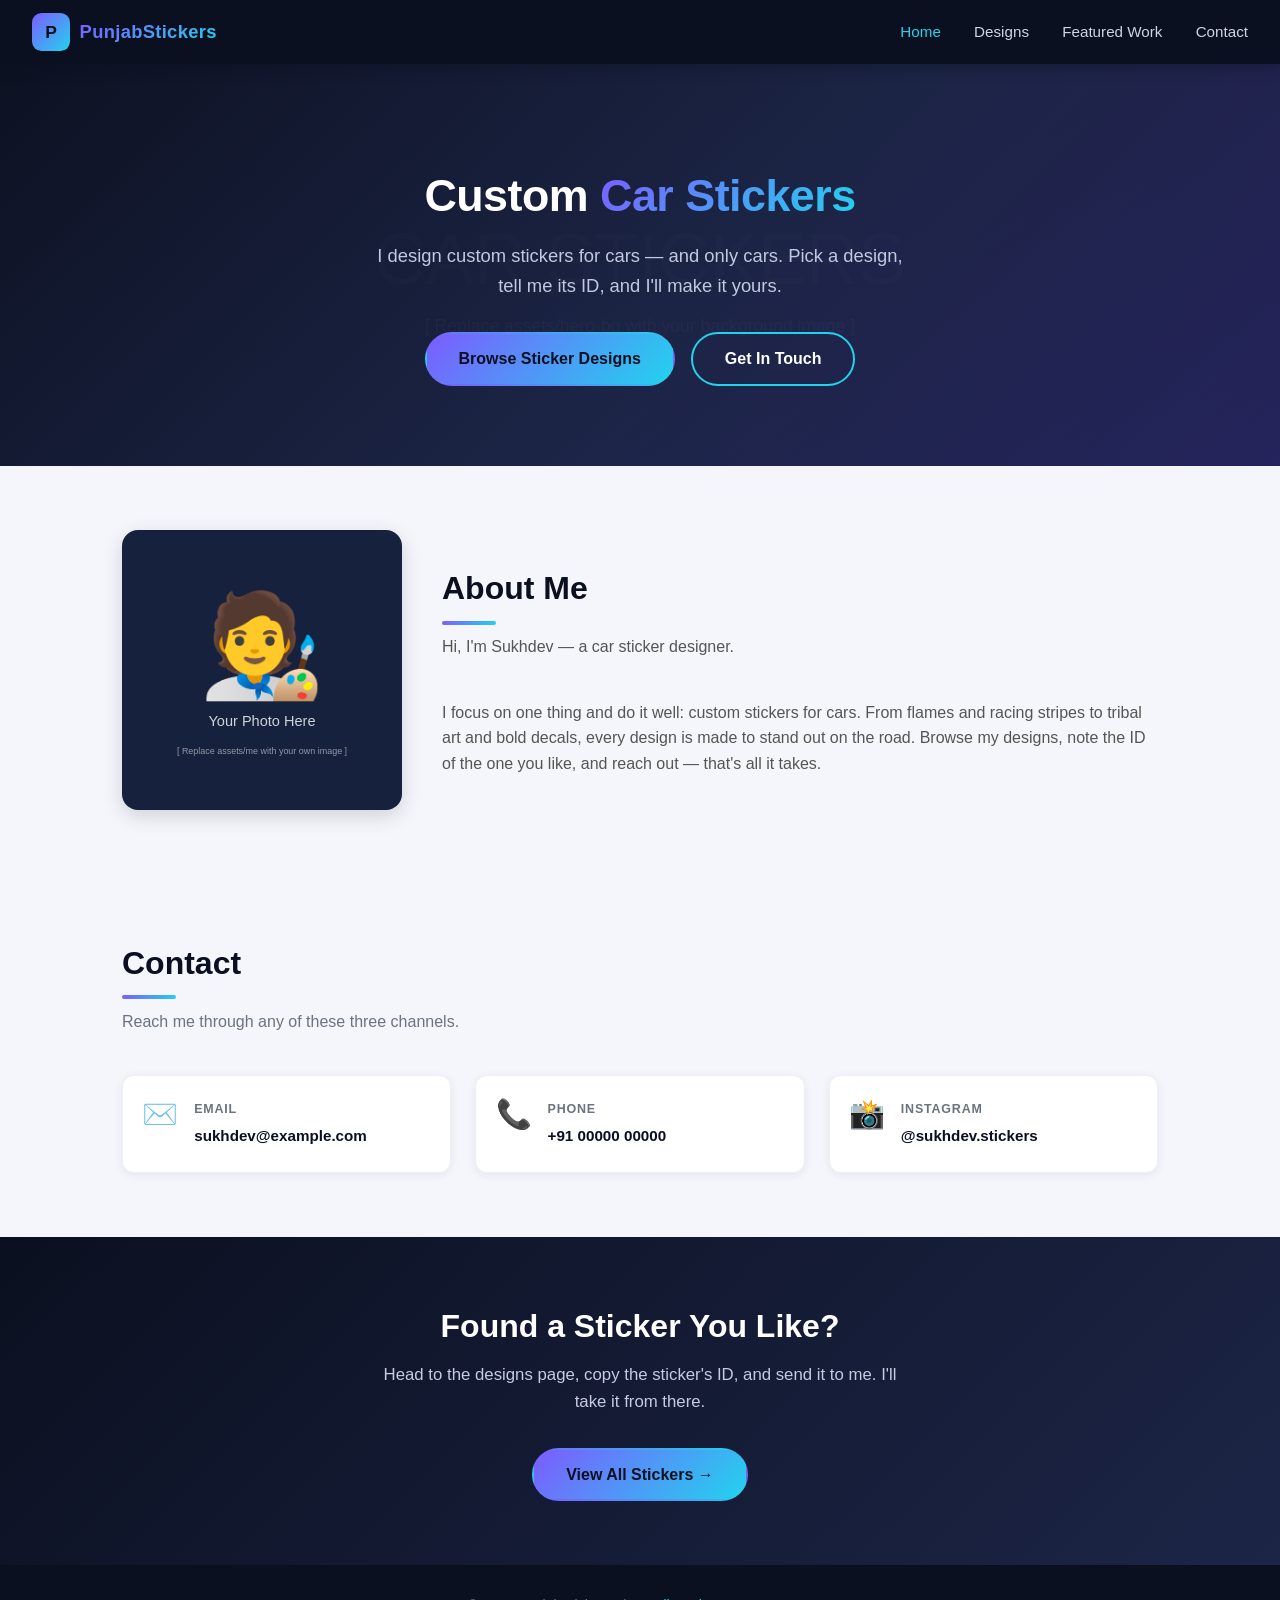
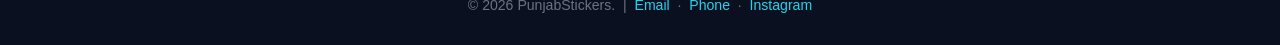
==== commit ad3f52ff: "Rename "Past Work" section to "Featured Work"" ====
--- a/index.html
+++ b/index.html
@@ -3,7 +3,7 @@
 <head>
   <meta charset="UTF-8" />
   <meta name="viewport" content="width=device-width, initial-scale=1.0" />
-  <meta name="description" content="Custom car sticker design. Browse sticker designs by ID, see past work, and get in touch." />
+  <meta name="description" content="Custom car sticker design. Browse sticker designs by ID, see featured work, and get in touch." />
   <!-- Title is built from this label + the brand name (see js/site.js) -->
   <title>Custom Car Stickers</title>
   <link rel="stylesheet" href="css/style.css" />
@@ -21,7 +21,7 @@
     <nav>
       <a href="index.html" class="active">Home</a>
       <a href="designs.html">Designs</a>
-      <a href="pastwork.html">Past Work</a>
+      <a href="pastwork.html">Featured Work</a>
       <a href="#contact">Contact</a>
     </nav>
   </header>
--- a/css/style.css
+++ b/css/style.css
@@ -416,6 +416,12 @@
   transition: transform 0.2s, box-shadow 0.2s;
   display: flex;
   flex-direction: column;
+}
+
+/* Ensure search-filtered cards are hidden; display:flex above would
+   otherwise override the browser's default [hidden] { display: none }. */
+.design-card[hidden] {
+  display: none;
 }
 
 .design-card:hover {
@@ -683,15 +689,31 @@
 }
 
 @media (max-width: 600px) {
-  header { padding: 0 1rem; }
+  /* Stack the header into two centered rows so the brand name never
+     collides with the nav links on narrow phones. */
+  header {
+    padding: 0.6rem 1rem;
+    height: auto;
+    flex-direction: column;
+    justify-content: center;
+    gap: 0.5rem;
+  }
+  header .logo { justify-content: center; }
+  header nav {
+    display: flex;
+    flex-wrap: wrap;
+    justify-content: center;
+    align-items: center;
+    gap: 0.4rem 1.1rem;
+  }
   .hero { padding: 4.5rem 1.25rem 4rem; }
   .hero h1 { font-size: 2rem; }
   .hero p.tagline { font-size: 1.05rem; }
   section { padding: 3rem 1.25rem; }
   section h2 { font-size: 1.6rem; }
-  header nav a { margin-left: 1rem; font-size: 0.85rem; }
+  header nav a { margin-left: 0; font-size: 0.85rem; }
   header .logo .logo-img { height: 30px; }
-  header .logo .brand-name { font-size: 1rem; }
+  header .logo .brand-name { font-size: 0.95rem; }
 
   /* Stacked, full-width, easy-to-tap buttons on phones */
   .hero-actions,
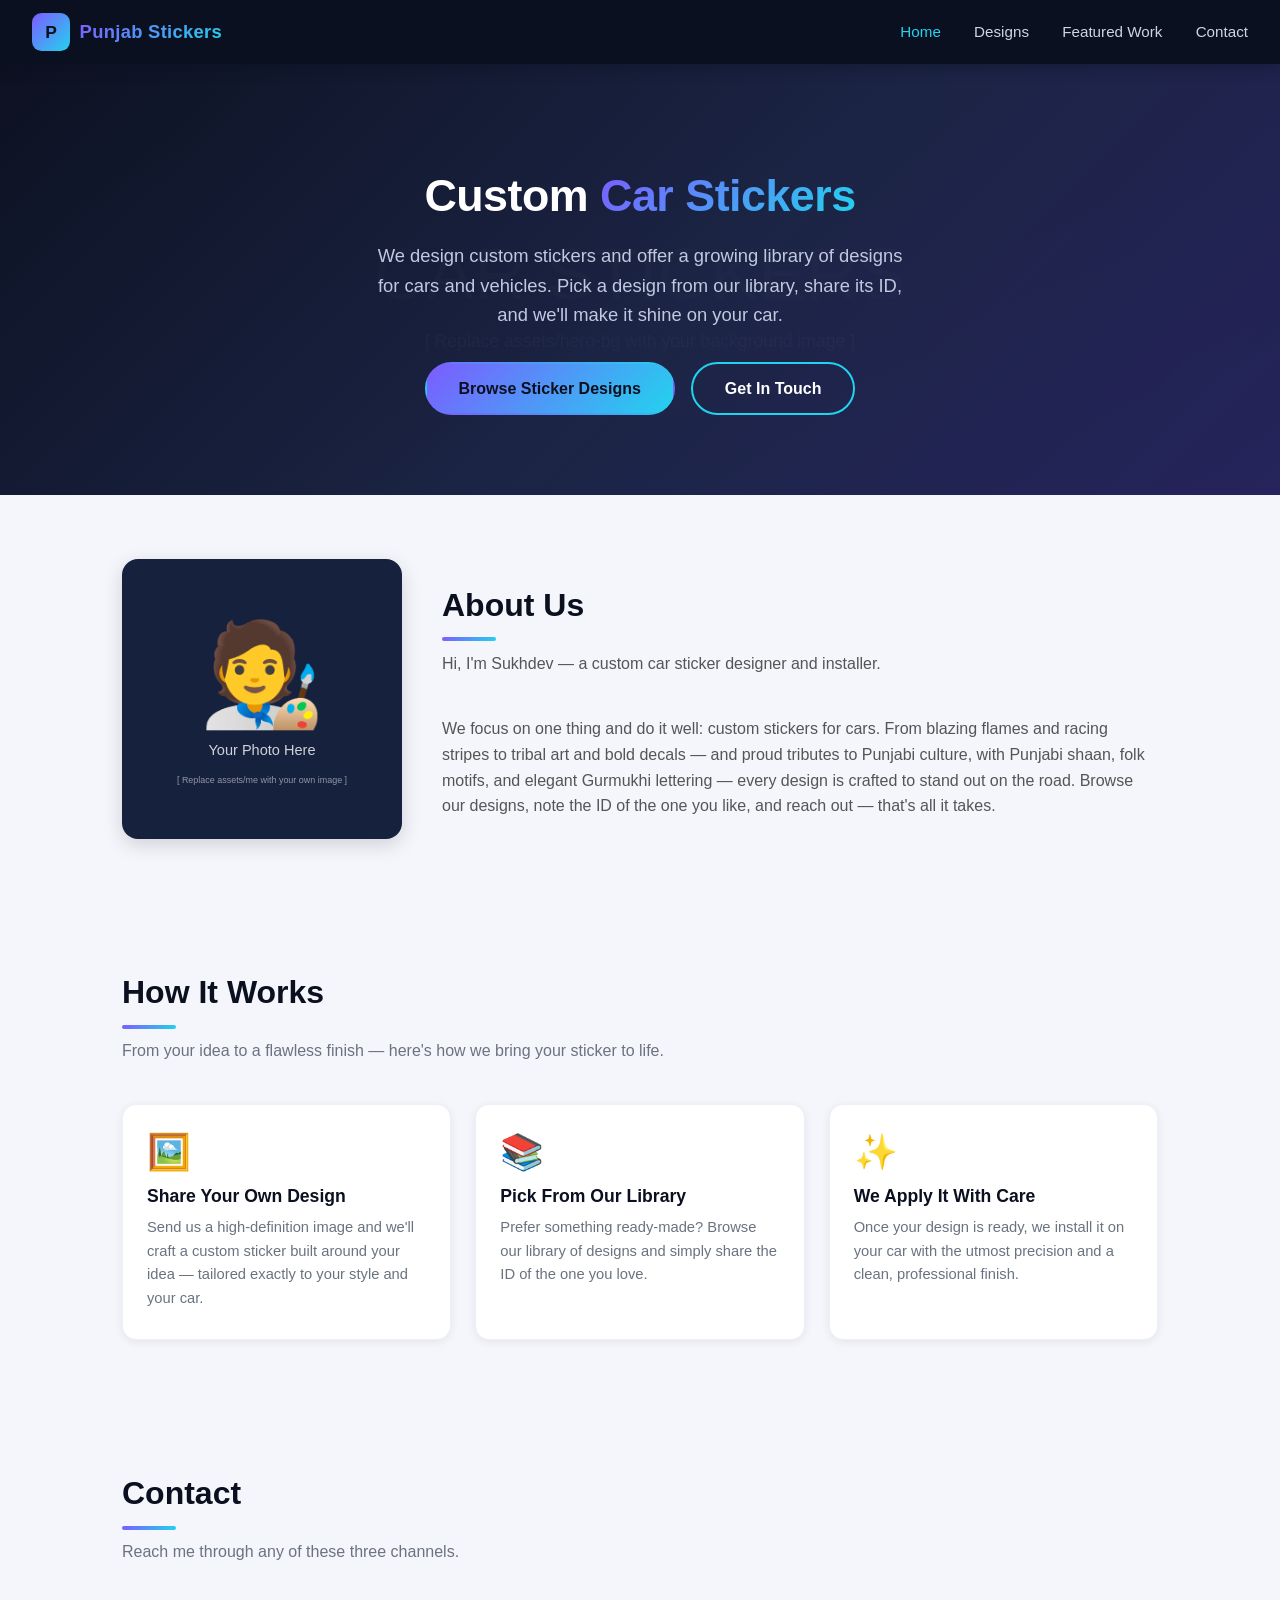
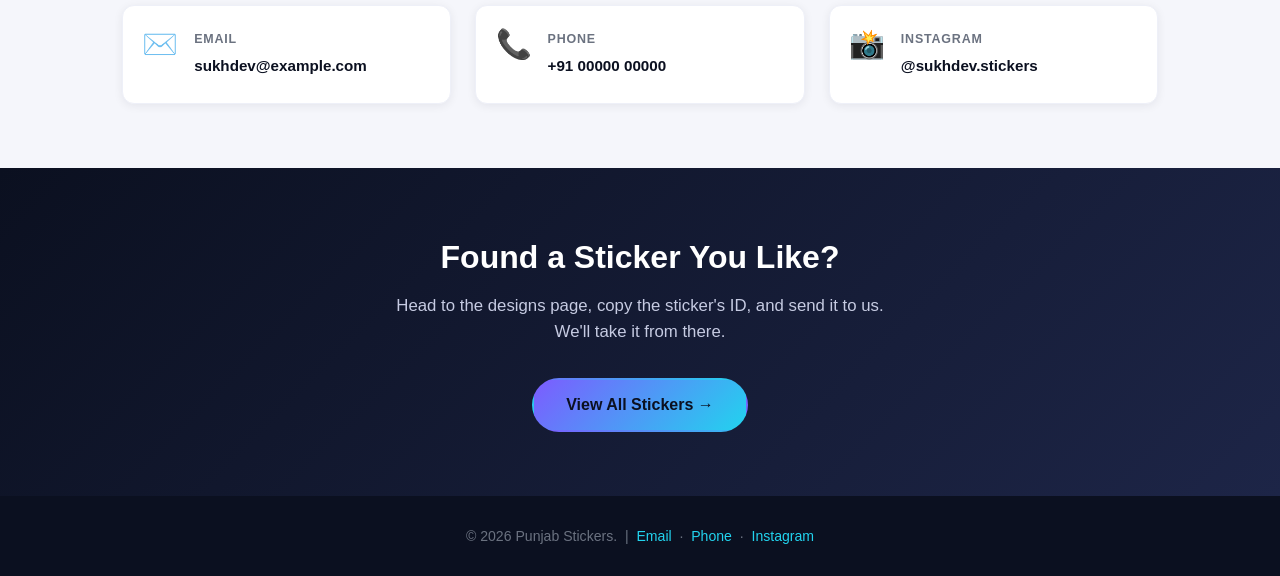
==== commit aeadc2cd: "Polish content, rename brand, add lightbox and how-it-works section, fix button shadow" ====
--- a/index.html
+++ b/index.html
@@ -21,7 +21,7 @@
     <nav>
       <a href="index.html" class="active">Home</a>
       <a href="designs.html">Designs</a>
-      <a href="pastwork.html">Featured Work</a>
+      <a href="featuredwork.html">Featured Work</a>
       <a href="#contact">Contact</a>
     </nav>
   </header>
@@ -31,7 +31,7 @@
   <div class="hero">
     <div class="hero-overlay">
       <h1>Custom <span>Car Stickers</span></h1>
-      <p class="tagline">I design custom stickers for cars — and only cars. Pick a design, tell me its ID, and I'll make it yours.</p>
+      <p class="tagline">We design custom stickers and offer a growing library of designs for cars and vehicles. Pick a design from our library, share its ID, and we'll make it shine on your car.</p>
       <div class="hero-actions">
         <a href="designs.html" class="btn btn-primary">Browse Sticker Designs</a>
         <a href="#contact" class="btn btn-outline">Get In Touch</a>
@@ -47,16 +47,45 @@
         <img src="assets/me.svg" alt="Sukhdev, car sticker designer" />
       </div>
       <div class="about-text">
-        <h2>About Me</h2>
-        <p class="section-sub">Hi, I'm Sukhdev — a car sticker designer.</p>
-        <p>I focus on one thing and do it well: custom stickers for cars. From flames and racing
-          stripes to tribal art and bold decals, every design is made to stand out on the road.
-          Browse my designs, note the ID of the one you like, and reach out — that's all it takes.</p>
+        <h2>About Us</h2>
+        <p class="section-sub">Hi, I'm Sukhdev — a custom car sticker designer and installer.</p>
+        <p>We focus on one thing and do it well: custom stickers for cars. From blazing flames and
+          racing stripes to tribal art and bold decals — and proud tributes to Punjabi culture, with
+          Punjabi shaan, folk motifs, and elegant Gurmukhi lettering — every design is crafted to
+          stand out on the road. Browse our designs, note the ID of the one you like, and reach out —
+          that's all it takes.</p>
       </div>
     </div>
   </section>
 
-  <!-- ===== Contact Section ===== -->
+  <!-- ===== How It Works / Business Idea ===== -->
+  <section id="how-it-works">
+    <h2>How It Works</h2>
+    <p class="section-sub">From your idea to a flawless finish — here's how we bring your sticker to life.</p>
+
+    <div class="steps-grid">
+      <div class="step-card">
+        <div class="step-icon">🖼️</div>
+        <h3>Share Your Own Design</h3>
+        <p>Send us a high-definition image and we'll craft a custom sticker built around your idea —
+          tailored exactly to your style and your car.</p>
+      </div>
+
+      <div class="step-card">
+        <div class="step-icon">📚</div>
+        <h3>Pick From Our Library</h3>
+        <p>Prefer something ready-made? Browse our library of designs and simply share the ID of the
+          one you love.</p>
+      </div>
+
+      <div class="step-card">
+        <div class="step-icon">✨</div>
+        <h3>We Apply It With Care</h3>
+        <p>Once your design is ready, we install it on your car with the utmost precision and a clean,
+          professional finish.</p>
+      </div>
+    </div>
+  </section>
   <section id="contact">
     <h2>Contact</h2>
     <p class="section-sub">Reach me through any of these three channels.</p>
@@ -92,7 +121,7 @@
   <!-- ===== CTA Banner ===== -->
   <div class="cta-banner">
     <h2>Found a Sticker You Like?</h2>
-    <p>Head to the designs page, copy the sticker's ID, and send it to me. I'll take it from there.</p>
+    <p>Head to the designs page, copy the sticker's ID, and send it to us. We'll take it from there.</p>
     <a href="designs.html" class="btn btn-primary">View All Stickers →</a>
   </div>
 
--- a/css/style.css
+++ b/css/style.css
@@ -172,7 +172,7 @@
 
 .btn:hover {
   transform: translateY(-2px);
-  box-shadow: 0 8px 22px rgba(124, 92, 255, 0.35);
+  box-shadow: 0 6px 18px rgba(124, 92, 255, 0.22);
 }
 
 .btn-primary {
@@ -586,7 +586,7 @@
   color: #fff;
 }
 
-/* ===== Past Work Collage ===== */
+/* ===== Featured Work Collage ===== */
 .collage {
   display: grid;
   grid-template-columns: repeat(4, 1fr);
@@ -620,6 +620,100 @@
 
 .collage-item.tall {
   grid-row: span 2;
+}
+
+/* ===== How It Works / Steps ===== */
+.steps-grid {
+  display: grid;
+  grid-template-columns: repeat(auto-fit, minmax(240px, 1fr));
+  gap: 1.5rem;
+}
+
+.step-card {
+  background: var(--surface);
+  border-radius: 14px;
+  padding: 1.8rem 1.5rem;
+  box-shadow: var(--shadow-sm);
+  border: 1px solid var(--surface-2);
+  transition: transform 0.2s, box-shadow 0.2s;
+}
+
+.step-card:hover {
+  transform: translateY(-4px);
+  box-shadow: var(--shadow-md);
+}
+
+.step-card .step-icon {
+  font-size: 2.2rem;
+  line-height: 1;
+  margin-bottom: 0.8rem;
+}
+
+.step-card h3 {
+  font-size: 1.1rem;
+  font-weight: 700;
+  color: var(--brand-900);
+  margin-bottom: 0.4rem;
+}
+
+.step-card p {
+  font-size: 0.92rem;
+  color: var(--muted);
+}
+
+/* ===== Image Lightbox ===== */
+.lightbox {
+  position: fixed;
+  inset: 0;
+  z-index: 1000;
+  display: none;
+  align-items: center;
+  justify-content: center;
+  padding: 2rem;
+  background: rgba(11, 16, 32, 0.85);
+  backdrop-filter: blur(2px);
+}
+
+.lightbox.open {
+  display: flex;
+}
+
+.lightbox img {
+  max-width: 92vw;
+  max-height: 88vh;
+  width: auto;
+  height: auto;
+  border-radius: 12px;
+  box-shadow: 0 20px 60px rgba(0, 0, 0, 0.5);
+}
+
+.lightbox-close {
+  position: absolute;
+  top: 1.2rem;
+  right: 1.4rem;
+  width: 44px;
+  height: 44px;
+  display: flex;
+  align-items: center;
+  justify-content: center;
+  font-size: 1.6rem;
+  line-height: 1;
+  color: #fff;
+  background: rgba(255, 255, 255, 0.12);
+  border: none;
+  border-radius: 50%;
+  cursor: pointer;
+  transition: background 0.2s;
+}
+
+.lightbox-close:hover {
+  background: rgba(255, 255, 255, 0.25);
+}
+
+/* Hint that gallery images can be enlarged */
+.design-card .img-wrap,
+.collage-item {
+  cursor: zoom-in;
 }
 
 /* ===== Footer ===== */
